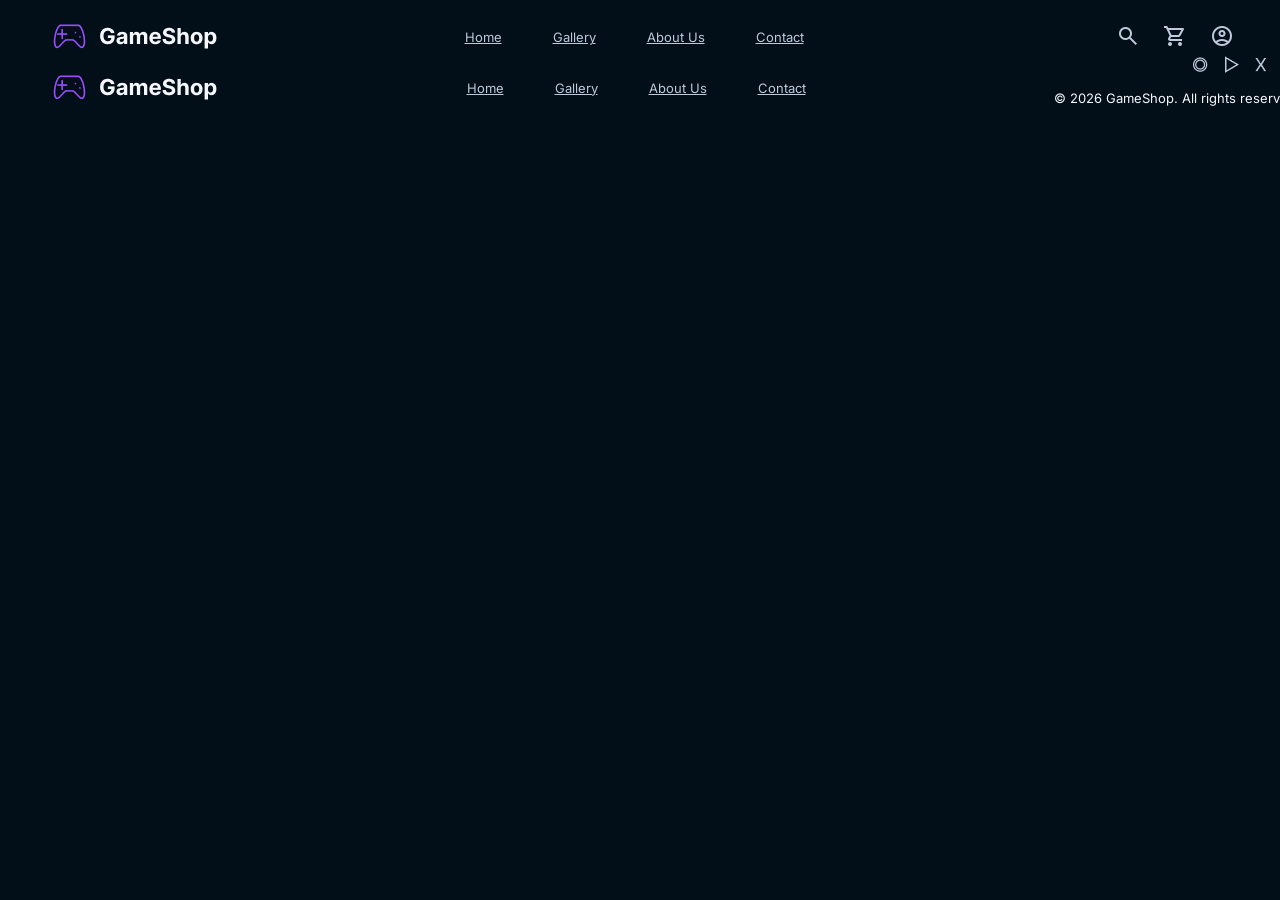
==== index.html @ 1b9ac2dc "just need to adjust" ====
<!doctype html>
<html>
  <head>
    <meta charset="utf-8" />
    <title>GameShop</title>
    <meta name="description" content="" />
    <meta name="viewport" content="width=device-width, initial-scale=1" />
    <link
      rel="stylesheet"
      href="https://fonts.googleapis.com/css2?family=Material+Symbols+Outlined:opsz,wght,FILL,GRAD@24,400,0,0"
    />
    <link rel="preconnect" href="https://fonts.googleapis.com" />
    <link rel="preconnect" href="https://fonts.gstatic.com" crossorigin />
    <link
      href="https://fonts.googleapis.com/css2?family=Flow+Circular&family=Inter:ital,opsz,wght@0,14..32,100..900;1,14..32,100..900&family=Ramaraja&family=Roboto:ital,wght@0,100..900;1,100..900&display=swap"
      rel="stylesheet"
    />
    <link rel="stylesheet" href="styles.css" />
  </head>

  <body>
    <nav class="inter">
      <div>
        <!-- logo -->
        <img src="./images/Logo.png" alt="gameshoplogo" />
      </div>

      <div>
        <!-- navigation -->
        <ul>
          <li class="menu"><a href="index.html">Home</a></li>
          <li class="menu"><a href="gallery.html">Gallery</a></li>
          <li class="menu"><a href="about.html">About Us</a></li>
          <li class="menu"><a href="contact.html">Contact</a></li>
        </ul>
      </div>

      <div>
        <!-- operations -->
        <ul class="operations">
          <li class="icons">
            <span class="material-symbols-outlined">search</span>
          </li>
          <li class="icons">
            <span class="material-symbols-outlined">shopping_cart</span>
          </li>
          <li class="icons">
            <span class="material-symbols-outlined">account_circle</span>
          </li>
        </ul>
      </div>
    </nav>
    <div class="main"></div>
    <footer>
      <nav class="inter">
        <div>
          <!-- logo -->
          <img src="./images/Logo.png" alt="gameshoplogo" />
        </div>

        <div>
          <!-- navigation -->
          <ul>
            <li class="menu"><a href="index.html">Home</a></li>
            <li class="menu"><a href="gallery.html">Gallery</a></li>
            <li class="menu"><a href="about.html">About Us</a></li>
            <li class="menu"><a href="contact.html">Contact</a></li>
          </ul>
        </div>

        <div class="footer_right">
          <!-- logo -->
          <img src="./images/◎   ▷   X   ◇.png" alt="footerlogo" />
          <p>© 2026 GameShop. All rights reserved.</p>
        </div>
      </nav>
    </footer>
  </body>
</html>
---- styles.css ----
body {
  margin: 0 auto;
  max-width: 1248px;
  width: 100%;
  padding: 18px 52px;
  background-color: #020f18;
  font-family: "Inter", sans-serif;
  color: #f6f7fc;
}

/* .main {
  remove min hight once we start worrking on the content 
  min-height: calc(100vh - 170px);
} */

nav {
  display: flex;
  justify-content: space-between;
  align-items: center;
  font-size: 13px;
}

ul {
  display: flex;
  justify-content: space-between;
  list-style: none;
  margin-top: 0;
  margin-bottom: 0;
  padding-left: 0;
}

.footer {
  padding-top: 28px;
  margin-top: 23px;
  border-color: #173044;
  border-width: 1px 0px 0px 0px;
  border-style: solid;
}

.menu:not(:first-child) {
  margin-left: 51px;
}

.icons:not(:first-child) {
  margin-left: 23px;
}

.operations {
  margin-right: 66px;
  margin-left: 66px;
}

a,
li {
  color: #bccadc;
}

.footer_right {
  /* test align works only with text elements (img and a elements are includes --> so here we can align our text and image both to the right of the screen) */
  text-align: right;
}

.hero {
  display: flex;
  justify-content: space-between;
  align-items: center;
  padding-top: 23px;
}

.discover {
  max-width: 403px;
  /* padding-top: 45px;
    padding-bottom: 43px; */
}

.pretitle {
  color: #3433e8;
  font-weight: bold;
  font-size: 16px;
  margin: 0;
}

.title {
  font-weight: bold;
  font-size: 64px;
  margin: 8px 0px 16px;
  line-height: 64px;
}

.game {
  color: #3433e8;
}

.description {
  font-size: 18px;
  margin: 0px 0px 12px;
}

.button {
  background-color: #3433e8;
  padding: 16px 32px 16px 42px;
  border-radius: 24px;
  border: 0;
  font-size: 14px;
  font-weight: bold;
  color: #f6f7fc;
  display: flex;
  align-items: center;
  font-family: "Inter", sans-serif;
}

.arrow {
  font-size: 16px;
  margin-left: 8px;
  font-weight: bold;
}

.mainimage {
  max-width: 845px;
  width: 100%;
}

.sectionheader {
  display: flex;
  justify-content: space-between;
  align-items: center;
  margin: 20px 0px;
}
.sectionheader h3 {
  margin: 0;
  font-size: 24px;
  font-weight: bold;
}

.viewallink {
  display: flex;
  align-items: center;
  text-decoration: none;
  font-size: 12px;
}

.viewallink span {
  display: block;
}

.cards {
  display: flex;
  justify-content: space-between;
}

.priceline {
  display: flex;
  justify-content: space-between;
  margin: 34px 0 12px 0;
}

.rate {
  display: flex;
  font-size: 16px;
  align-items: center;
  color: #ffb350;
}

.rate span {
  display: block;
  font-size: 16px;
}

.priceline p,
span {
  margin: 0;
}

.price {
  font-weight: 300;
}

.cardstitleprice {
  margin: 0px 12px;
}

.card {
  background-color: #041522;
  border-radius: 8px;
  border-color: #26425a;
  border-style: solid;
  border-width: 1px;
  overflow: hidden;
}

.deals {
  display: flex;
  margin: 42px 0px;
  background-color: #211657;
  border-radius: 8px;
  border-style: solid;
  border-width: 1px;
  overflow: hidden;
  border-color: #54428c;
}

.deals_right {
  display: flex;
  justify-content: space-between;
  width: 100%;
  padding-left: 36px;
  padding-right: 120px;
  padding-bottom: 24px;
}

.tracker {
  display: flex;
  align-items: flex-end;
}

.tracker .dot {
  display: block;
  width: 12px;
  height: 12px;
  border: 2px solid #3433e8;
  border-radius: 50%;
  background-color: #3433e8;
}
.tracker .dot:not(:first-child) {
  margin-left: 6px;
}
.tracker .dot.active {
  background-color: transparent;
}

.deal h2 {
  margin-top: 23px;
  margin-bottom: 2px;
}

.shopdeals {
  max-width: 146px;
  width: 100%;
  padding: 12px 26px 8px 18px;
}

.latest {
  max-width: 360px;
  width: 100%;
}

.latest img {
  width: 100%;
}

.deals img {
  height: 100%;
}

.news {
  margin-left: 14px;
  margin-top: 12px;
  margin-bottom: 12px;
}
.news p {
  font-size: 11px;
  font-weight: 100;
}

.news h3 {
  font-size: 14px;
}

.readmore {
  color: #3433e8;
  margin-top: 38px;
}
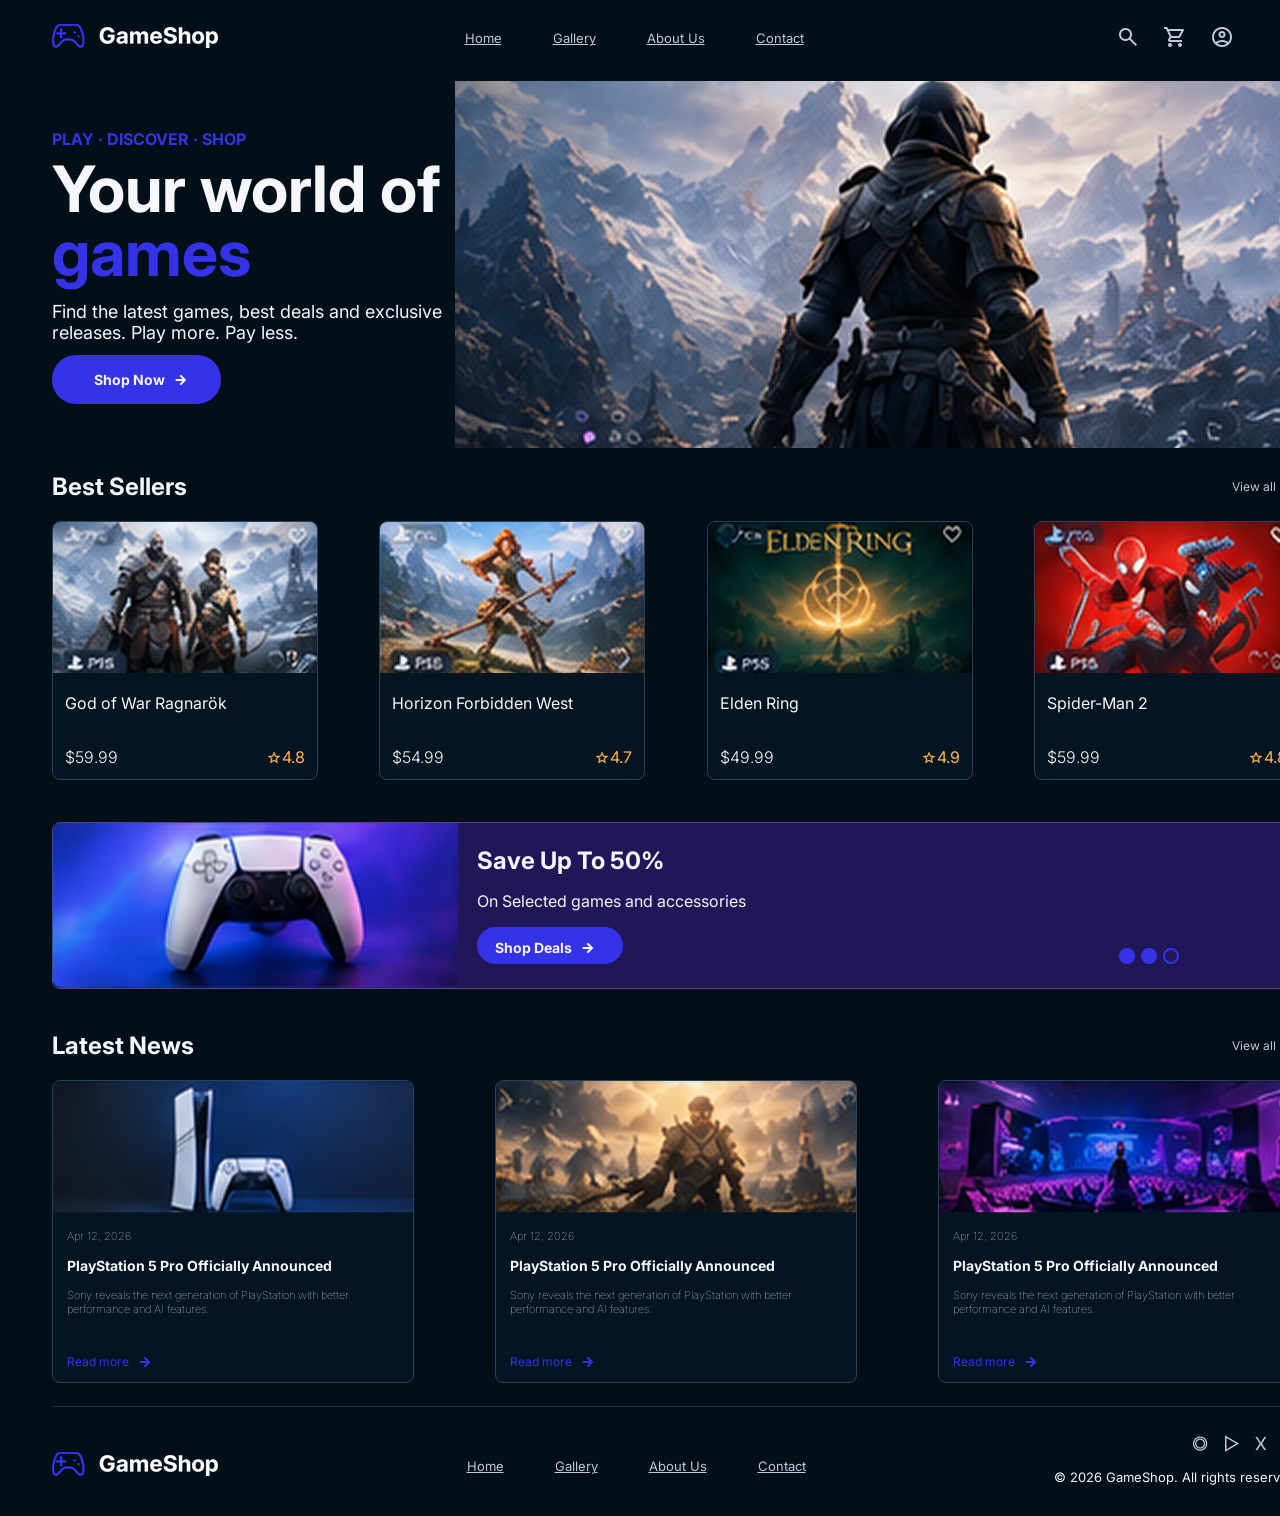
==== commit 0acde085: "pulled newest version" ====
--- a/index.html
+++ b/index.html
@@ -19,10 +19,10 @@
   </head>
 
   <body>
-    <nav class="inter">
+    <nav>
       <div>
         <!-- logo -->
-        <img src="./images/Logo.png" alt="gameshoplogo" />
+        <img src="./images/logobleu.png" alt="gameshoplogo" />
       </div>
 
       <div>
@@ -50,12 +50,206 @@
         </ul>
       </div>
     </nav>
-    <div class="main"></div>
+    <div class="main">
+      <!-- Hero section -->
+      <div class="hero">
+        <div class="discover">
+          <h3 class="pretitle">PLAY · DISCOVER · SHOP</h3>
+          <h1 class="title">Your world of <span class="game">games</span></h1>
+          <p class="description">
+            Find the latest games, best deals and exclusive releases. Play more.
+            Pay less.
+          </p>
+          <button class="button">
+            <span>Shop Now</span>
+            <span class="material-symbols-outlined arrow">arrow_forward</span>
+          </button>
+        </div>
+        <div class="mainimage">
+          <img src="./images/hero-home.png" alt="THE HERO GAME" />
+        </div>
+      </div>
+
+      <!-- best seller section -->
+      <div>
+        <!-- bestsellerheader -->
+        <div class="sectionheader">
+          <h3>Best Sellers</h3>
+          <div>
+            <a class="viewallink" href="google.com">
+              <span>View all</span>
+              <span class="material-symbols-outlined arrow">arrow_forward</span>
+            </a>
+          </div>
+        </div>
+
+        <!-- bestsellers cards section -->
+        <div class="cards">
+          <!-- Card1 -->
+          <div class="card">
+            <img src="./images/bestsellers/gow.png" alt="gow" />
+            <div class="cardstitleprice">
+              <p>God of War Ragnarök</p>
+              <div class="priceline">
+                <p class="price">$59.99</p>
+                <div class="rate">
+                  <span class="material-symbols-outlined">star</span>
+                  <p>4.8</p>
+                </div>
+              </div>
+            </div>
+          </div>
+
+          <!-- Card2 -->
+          <div class="card">
+            <img src="./images/bestsellers/horizon.png" alt="horizon" />
+            <div class="cardstitleprice">
+              <p>Horizon Forbidden West</p>
+              <div class="priceline">
+                <p class="price">$54.99</p>
+                <div class="rate">
+                  <span class="material-symbols-outlined">star</span>
+                  <p>4.7</p>
+                </div>
+              </div>
+            </div>
+          </div>
+
+          <!-- Card3 -->
+          <div class="card">
+            <img src="./images/bestsellers/elden.png" alt="horizon" />
+            <div class="cardstitleprice">
+              <p>Elden Ring</p>
+              <div class="priceline">
+                <p class="price">$49.99</p>
+                <div class="rate">
+                  <span class="material-symbols-outlined">star</span>
+                  <p>4.9</p>
+                </div>
+              </div>
+            </div>
+          </div>
+
+          <!-- Card4 -->
+          <div class="card">
+            <img src="./images/bestsellers/spiderman.png" alt="horizon" />
+            <div class="cardstitleprice">
+              <p>Spider-Man 2</p>
+              <div class="priceline">
+                <p class="price">$59.99</p>
+                <div class="rate">
+                  <span class="material-symbols-outlined">star </span>
+                  <p>4.8</p>
+                </div>
+              </div>
+            </div>
+          </div>
+        </div>
+      </div>
+
+      <!-- deals section -->
+      <div class="deals">
+        <div>
+          <img src="./images/controller.png" alt="controller" />
+        </div>
+
+        <div class="deals_right">
+          <div class="deal">
+            <h2>Save Up To 50%</h2>
+            <p>On Selected games and accessories</p>
+            <button class="button shopdeals">
+              <span>Shop Deals</span>
+              <span class="material-symbols-outlined arrow">arrow_forward</span>
+            </button>
+          </div>
+
+          <div class="tracker">
+            <span class="dot"></span>
+            <span class="dot"></span>
+            <span class="dot active"></span>
+          </div>
+        </div>
+      </div>
+
+      <!-- Lastest news section -->
+      <div>
+        <!-- Lastest news header -->
+        <div class="sectionheader">
+          <h3>Latest News</h3>
+          <div>
+            <a class="viewallink" href="google.com">
+              <span>View all</span>
+              <span class="material-symbols-outlined arrow">arrow_forward</span>
+            </a>
+          </div>
+        </div>
+
+        <!-- Latestest news cards -->
+        <div class="cards">
+          <!-- Card1 -->
+          <div class="card latest">
+            <img src="./images/latestnews/ps5.png" alt="ps5" />
+            <div class="news">
+              <p>Apr 12, 2026</p>
+              <h3>PlayStation 5 Pro Officially Announced</h3>
+              <p>
+                Sony reveals the next generation of PlayStation with better
+                performance and AI features.
+              </p>
+              <a class="viewallink readmore" href="google.com">
+                <span>Read more</span>
+                <span class="material-symbols-outlined arrow"
+                  >arrow_forward</span
+                >
+              </a>
+            </div>
+          </div>
+
+          <!-- Card2 -->
+          <div class="card latest">
+            <img src="./images/latestnews/elden-news.png" alt="elden-news" />
+            <div class="news">
+              <p>Apr 12, 2026</p>
+              <h3>PlayStation 5 Pro Officially Announced</h3>
+              <p>
+                Sony reveals the next generation of PlayStation with better
+                performance and AI features.
+              </p>
+              <a class="viewallink readmore" href="google.com">
+                <span>Read more</span>
+                <span class="material-symbols-outlined arrow"
+                  >arrow_forward</span
+                >
+              </a>
+            </div>
+          </div>
+
+          <!-- Card3 -->
+          <div class="card latest">
+            <img src="./images/latestnews/esports.png" alt="esports" />
+            <div class="news">
+              <p>Apr 12, 2026</p>
+              <h3>PlayStation 5 Pro Officially Announced</h3>
+              <p>
+                Sony reveals the next generation of PlayStation with better
+                performance and AI features.
+              </p>
+              <a class="viewallink readmore" href="google.com">
+                <span>Read more</span>
+                <span class="material-symbols-outlined arrow"
+                  >arrow_forward</span
+                >
+              </a>
+            </div>
+          </div>
+        </div>
+      </div>
+    </div>
     <footer>
-      <nav class="inter">
+      <nav class="footer">
         <div>
           <!-- logo -->
-          <img src="./images/Logo.png" alt="gameshoplogo" />
+          <img src="./images/logobleu.png" alt="gameshoplogo" />
         </div>
 
         <div>
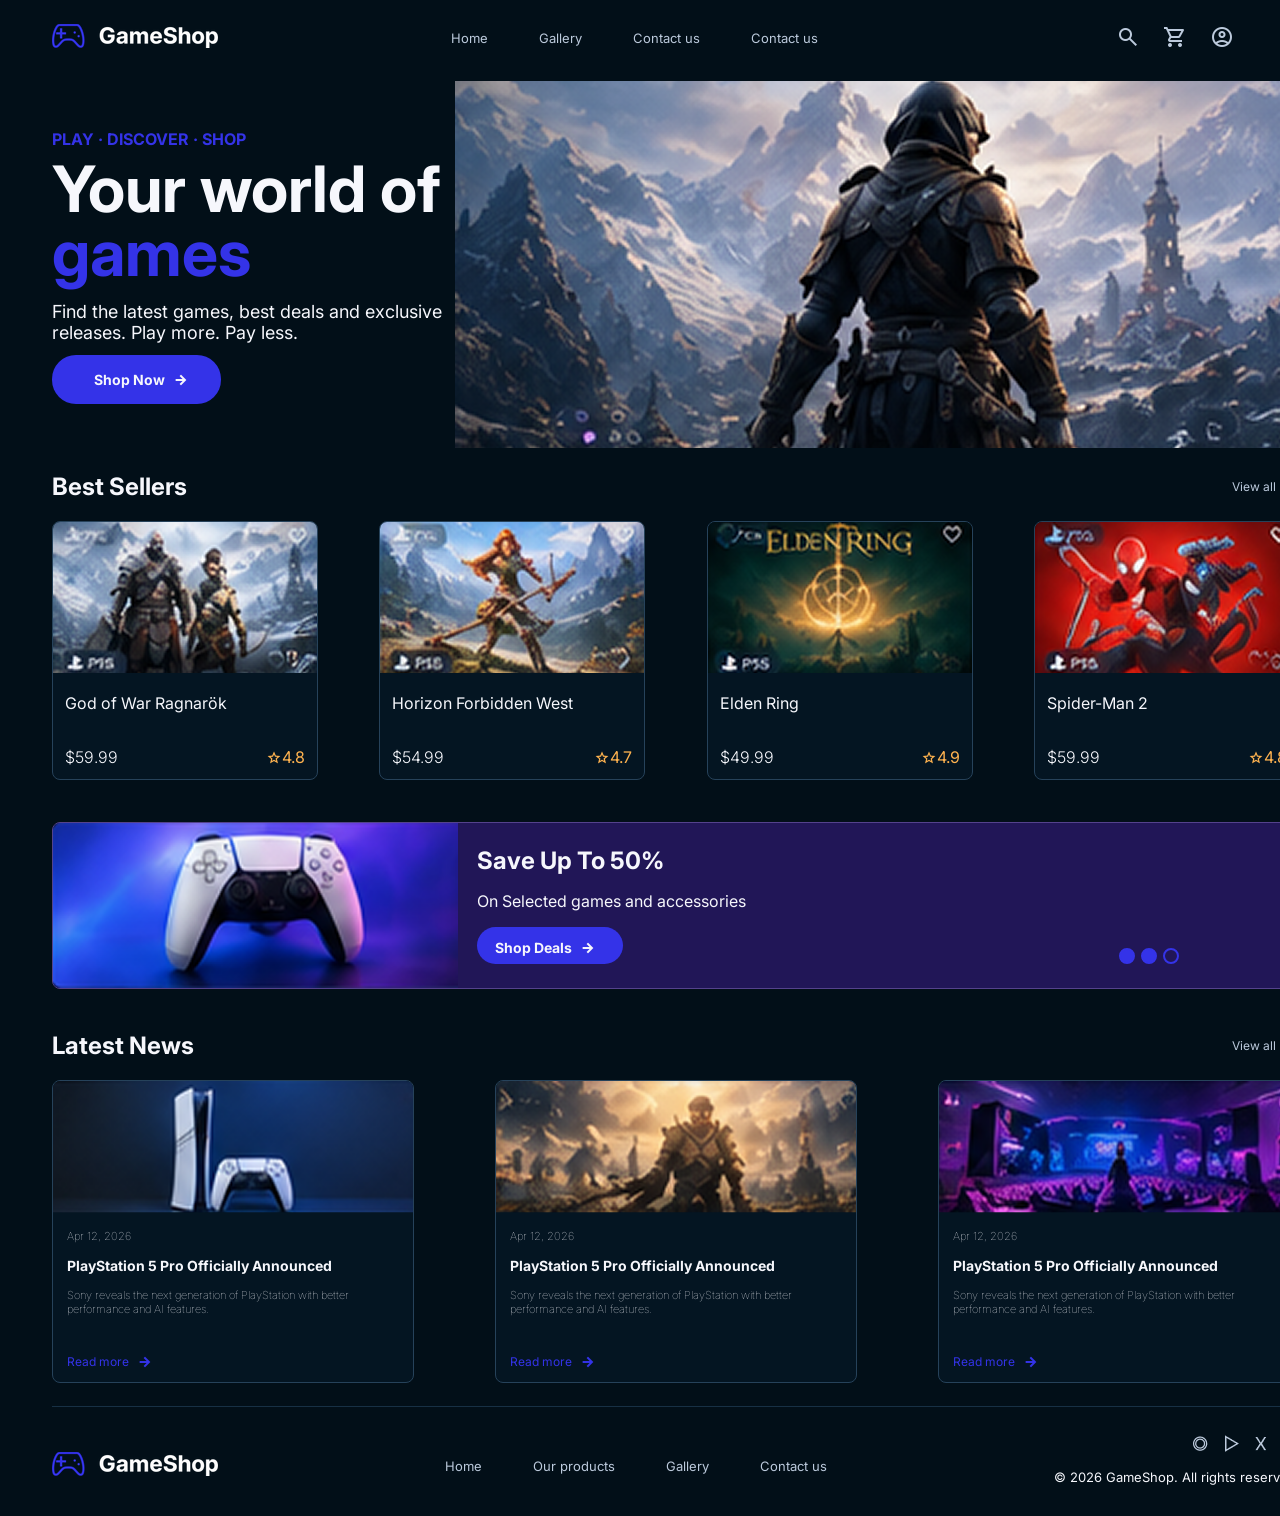
==== commit d7780c18: "add hover to the links" ====
--- a/index.html
+++ b/index.html
@@ -15,23 +15,26 @@
       href="https://fonts.googleapis.com/css2?family=Flow+Circular&family=Inter:ital,opsz,wght@0,14..32,100..900;1,14..32,100..900&family=Ramaraja&family=Roboto:ital,wght@0,100..900;1,100..900&display=swap"
       rel="stylesheet"
     />
-    <link rel="stylesheet" href="styles.css" />
+    <link rel="stylesheet" href="./style.css/styles.css" />
+    <link rel="stylesheet" href="./style.css/headerandfooter.css" />
   </head>
 
   <body>
     <nav>
       <div>
         <!-- logo -->
-        <img src="./images/logobleu.png" alt="gameshoplogo" />
+        <a href="./index.html"
+          ><img src="./images/logobleu.png" alt="gameshoplogo"
+        /></a>
       </div>
 
       <div>
         <!-- navigation -->
         <ul>
-          <li class="menu"><a href="index.html">Home</a></li>
-          <li class="menu"><a href="gallery.html">Gallery</a></li>
-          <li class="menu"><a href="about.html">About Us</a></li>
-          <li class="menu"><a href="contact.html">Contact</a></li>
+          <li class="menu"><a href="./index.html">Home</a></li>
+          <li class="menu"><a href="www.google.com">Gallery</a></li>
+          <li class="menu"><a href="www.google.com">Contact us</a></li>
+          <li class="menu"><a href="www.google.com">Contact us</a></li>
         </ul>
       </div>
 
@@ -255,10 +258,10 @@
         <div>
           <!-- navigation -->
           <ul>
-            <li class="menu"><a href="index.html">Home</a></li>
-            <li class="menu"><a href="gallery.html">Gallery</a></li>
-            <li class="menu"><a href="about.html">About Us</a></li>
-            <li class="menu"><a href="contact.html">Contact</a></li>
+            <li class="menu"><a href="www.google.com">Home</a></li>
+            <li class="menu"><a href="www.google.com">Our products</a></li>
+            <li class="menu"><a href="www.google.com">Gallery</a></li>
+            <li class="menu"><a href="www.google.com">Contact us</a></li>
           </ul>
         </div>
 
--- a/style.css/styles.css
+++ b/style.css/styles.css
@@ -0,0 +1,225 @@
+body {
+  margin: 0 auto;
+  max-width: 1248px;
+  width: 100%;
+  padding: 18px 52px;
+  background-color: #020f18;
+  font-family: "Inter", sans-serif;
+  color: #f6f7fc;
+}
+
+/* .main {
+  remove min hight once we start worrking on the content 
+  min-height: calc(100vh - 170px);
+} */
+
+.hero {
+  display: flex;
+  justify-content: space-between;
+  align-items: center;
+  padding-top: 23px;
+}
+
+.discover {
+  max-width: 403px;
+  /* padding-top: 45px;
+    padding-bottom: 43px; */
+}
+
+.pretitle {
+  color: #3433e8;
+  font-weight: bold;
+  font-size: 16px;
+  margin: 0;
+}
+
+.title {
+  font-weight: bold;
+  font-size: 64px;
+  margin: 8px 0px 16px;
+  line-height: 64px;
+}
+
+.game {
+  color: #3433e8;
+}
+
+.description {
+  font-size: 18px;
+  margin: 0px 0px 12px;
+}
+
+.button {
+  background-color: #3433e8;
+  padding: 16px 32px 16px 42px;
+  border-radius: 24px;
+  border: 0;
+  font-size: 14px;
+  font-weight: bold;
+  color: #f6f7fc;
+  display: flex;
+  align-items: center;
+  font-family: "Inter", sans-serif;
+}
+
+.arrow {
+  font-size: 16px;
+  margin-left: 8px;
+  font-weight: bold;
+}
+
+.mainimage {
+  max-width: 845px;
+  width: 100%;
+}
+
+.sectionheader {
+  display: flex;
+  justify-content: space-between;
+  align-items: center;
+  margin: 20px 0px;
+}
+.sectionheader h3 {
+  margin: 0;
+  font-size: 24px;
+  font-weight: bold;
+}
+
+.viewallink {
+  display: flex;
+  align-items: center;
+  text-decoration: none;
+  font-size: 12px;
+}
+
+.viewallink span {
+  display: block;
+}
+
+.cards {
+  display: flex;
+  justify-content: space-between;
+}
+
+.priceline {
+  display: flex;
+  justify-content: space-between;
+  margin: 34px 0 12px 0;
+}
+
+.rate {
+  display: flex;
+  font-size: 16px;
+  align-items: center;
+  color: #ffb350;
+}
+
+.rate span {
+  display: block;
+  font-size: 16px;
+}
+
+.priceline p,
+span {
+  margin: 0;
+}
+
+.price {
+  font-weight: 300;
+}
+
+.cardstitleprice {
+  margin: 0px 12px;
+}
+
+.card {
+  background-color: #041522;
+  border-radius: 8px;
+  border-color: #26425a;
+  border-style: solid;
+  border-width: 1px;
+  overflow: hidden;
+}
+
+.deals {
+  display: flex;
+  margin: 42px 0px;
+  background-color: #211657;
+  border-radius: 8px;
+  border-style: solid;
+  border-width: 1px;
+  overflow: hidden;
+  border-color: #54428c;
+}
+
+.deals_right {
+  display: flex;
+  justify-content: space-between;
+  width: 100%;
+  padding-left: 36px;
+  padding-right: 120px;
+  padding-bottom: 24px;
+}
+
+.tracker {
+  display: flex;
+  align-items: flex-end;
+}
+
+.tracker .dot {
+  display: block;
+  width: 12px;
+  height: 12px;
+  border: 2px solid #3433e8;
+  border-radius: 50%;
+  background-color: #3433e8;
+}
+.tracker .dot:not(:first-child) {
+  margin-left: 6px;
+}
+.tracker .dot.active {
+  background-color: transparent;
+}
+
+.deal h2 {
+  margin-top: 23px;
+  margin-bottom: 2px;
+}
+
+.shopdeals {
+  max-width: 146px;
+  width: 100%;
+  padding: 12px 26px 8px 18px;
+}
+
+.latest {
+  max-width: 360px;
+  width: 100%;
+}
+
+.latest img {
+  width: 100%;
+}
+
+.deals img {
+  height: 100%;
+}
+
+.news {
+  margin-left: 14px;
+  margin-top: 12px;
+  margin-bottom: 12px;
+}
+.news p {
+  font-size: 11px;
+  font-weight: 100;
+}
+
+.news h3 {
+  font-size: 14px;
+}
+
+.readmore {
+  color: #3433e8;
+  margin-top: 38px;
+}
--- a/style.css/headerandfooter.css
+++ b/style.css/headerandfooter.css
@@ -0,0 +1,59 @@
+nav {
+  display: flex;
+  justify-content: space-between;
+  align-items: center;
+  font-size: 13px;
+}
+
+ul {
+  display: flex;
+  justify-content: space-between;
+  list-style: none;
+  margin-top: 0;
+  margin-bottom: 0;
+  padding-left: 0;
+}
+
+.footer {
+  padding-top: 28px;
+  margin-top: 23px;
+  border-color: #173044;
+  border-width: 1px 0px 0px 0px;
+  border-style: solid;
+}
+
+.menu:not(:first-child) {
+  margin-left: 51px;
+}
+
+.icons:not(:first-child) {
+  margin-left: 23px;
+}
+
+.operations {
+  margin-right: 66px;
+  margin-left: 66px;
+}
+
+a,
+li {
+  color: #bccadc;
+}
+
+.footer_right {
+  /* test align works only with text elements (img and a elements are includes --> so here we can align our text and image both to the right of the screen) */
+  text-align: right;
+}
+
+.icons:hover {
+  cursor: pointer;
+  color: #3433e8;
+}
+
+a:hover {
+  color: #3433e8;
+}
+
+a {
+  text-decoration: none;
+}
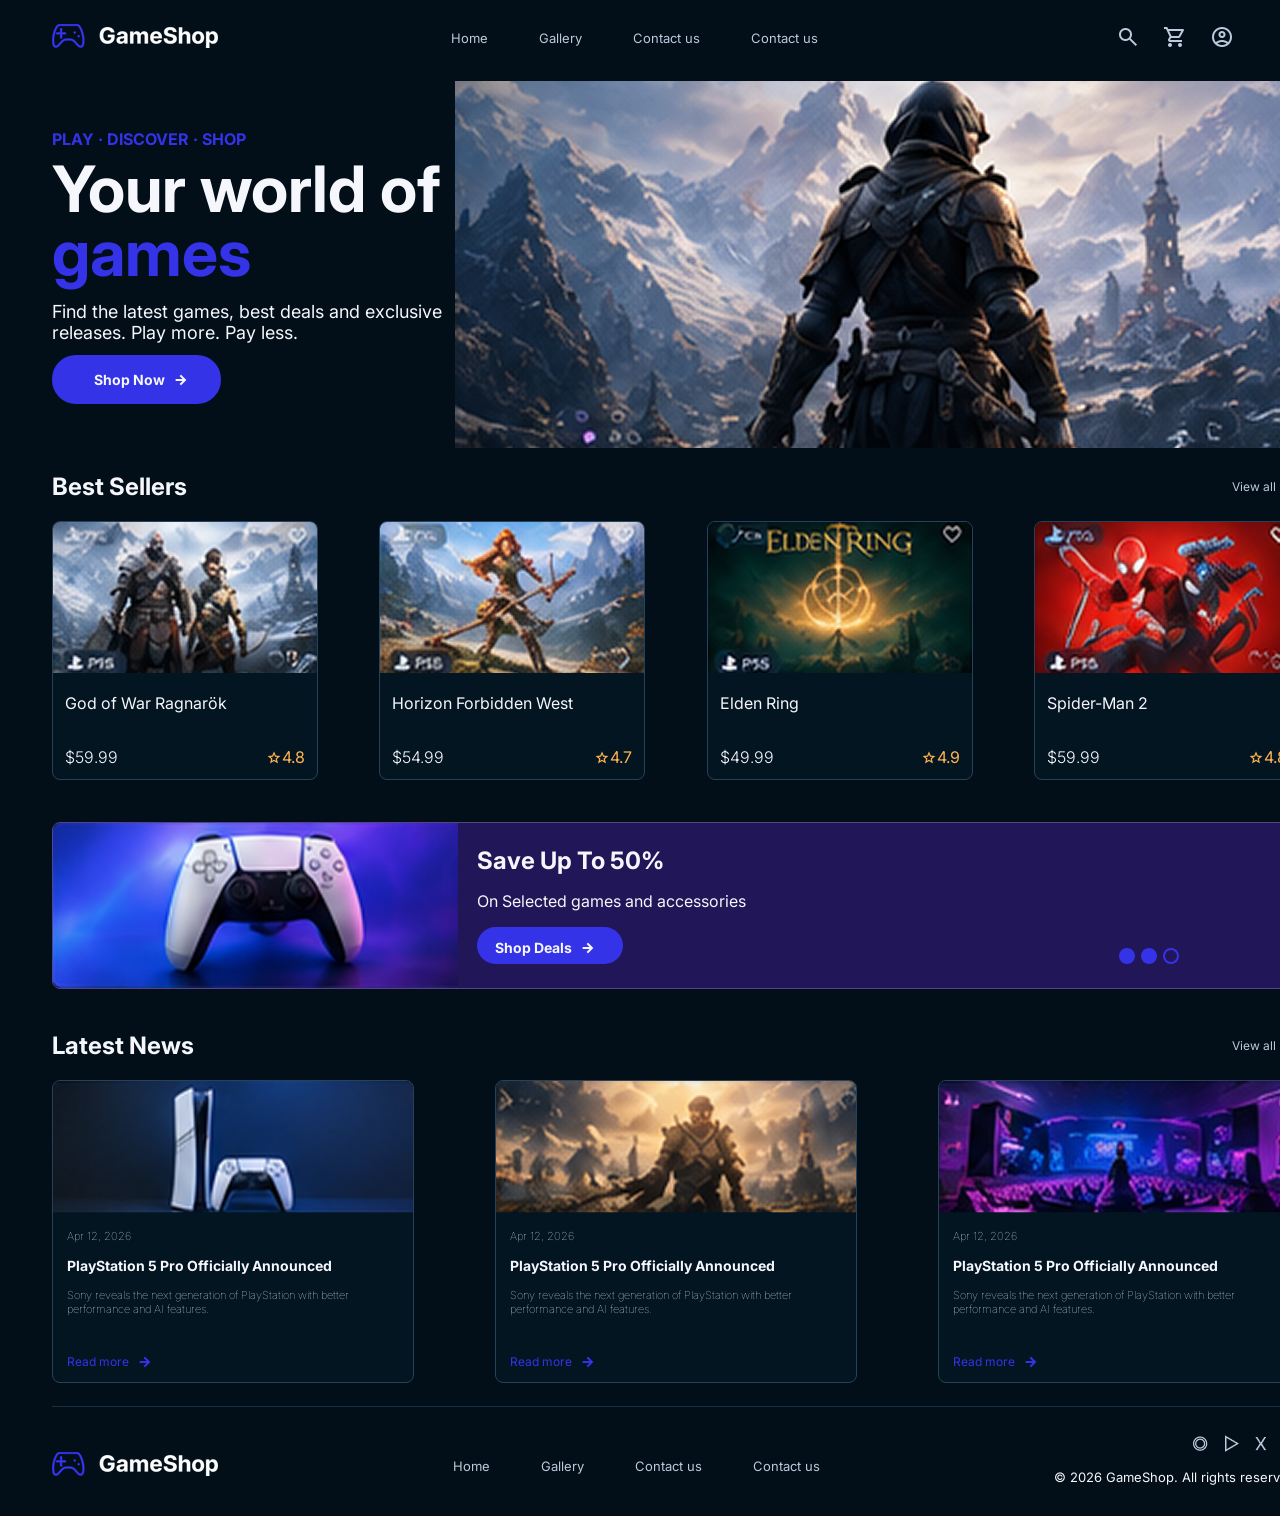
==== commit 6bed4142: "correct footer css" ====
--- a/index.html
+++ b/index.html
@@ -15,8 +15,8 @@
       href="https://fonts.googleapis.com/css2?family=Flow+Circular&family=Inter:ital,opsz,wght@0,14..32,100..900;1,14..32,100..900&family=Ramaraja&family=Roboto:ital,wght@0,100..900;1,100..900&display=swap"
       rel="stylesheet"
     />
-    <link rel="stylesheet" href="./style.css/styles.css" />
-    <link rel="stylesheet" href="./style.css/headerandfooter.css" />
+    <link rel="stylesheet" href="./styles/styles.css" />
+    <link rel="stylesheet" href="./styles/headerandfooter.css" />
   </head>
 
   <body>
@@ -252,15 +252,17 @@
       <nav class="footer">
         <div>
           <!-- logo -->
-          <img src="./images/logobleu.png" alt="gameshoplogo" />
+          <a href="./index.html"
+            ><img src="./images/logobleu.png" alt="gameshoplogo"
+          /></a>
         </div>
 
         <div>
           <!-- navigation -->
           <ul>
-            <li class="menu"><a href="www.google.com">Home</a></li>
-            <li class="menu"><a href="www.google.com">Our products</a></li>
+            <li class="menu"><a href="./index.html">Home</a></li>
             <li class="menu"><a href="www.google.com">Gallery</a></li>
+            <li class="menu"><a href="www.google.com">Contact us</a></li>
             <li class="menu"><a href="www.google.com">Contact us</a></li>
           </ul>
         </div>
--- a/styles/styles.css
+++ b/styles/styles.css
@@ -0,0 +1,225 @@
+body {
+  margin: 0 auto;
+  max-width: 1248px;
+  width: 100%;
+  padding: 18px 52px;
+  background-color: #020f18;
+  font-family: "Inter", sans-serif;
+  color: #f6f7fc;
+}
+
+/* .main {
+  remove min hight once we start worrking on the content 
+  min-height: calc(100vh - 170px);
+} */
+
+.hero {
+  display: flex;
+  justify-content: space-between;
+  align-items: center;
+  padding-top: 23px;
+}
+
+.discover {
+  max-width: 403px;
+  /* padding-top: 45px;
+    padding-bottom: 43px; */
+}
+
+.pretitle {
+  color: #3433e8;
+  font-weight: bold;
+  font-size: 16px;
+  margin: 0;
+}
+
+.title {
+  font-weight: bold;
+  font-size: 64px;
+  margin: 8px 0px 16px;
+  line-height: 64px;
+}
+
+.game {
+  color: #3433e8;
+}
+
+.description {
+  font-size: 18px;
+  margin: 0px 0px 12px;
+}
+
+.button {
+  background-color: #3433e8;
+  padding: 16px 32px 16px 42px;
+  border-radius: 24px;
+  border: 0;
+  font-size: 14px;
+  font-weight: bold;
+  color: #f6f7fc;
+  display: flex;
+  align-items: center;
+  font-family: "Inter", sans-serif;
+}
+
+.arrow {
+  font-size: 16px;
+  margin-left: 8px;
+  font-weight: bold;
+}
+
+.mainimage {
+  max-width: 845px;
+  width: 100%;
+}
+
+.sectionheader {
+  display: flex;
+  justify-content: space-between;
+  align-items: center;
+  margin: 20px 0px;
+}
+.sectionheader h3 {
+  margin: 0;
+  font-size: 24px;
+  font-weight: bold;
+}
+
+.viewallink {
+  display: flex;
+  align-items: center;
+  text-decoration: none;
+  font-size: 12px;
+}
+
+.viewallink span {
+  display: block;
+}
+
+.cards {
+  display: flex;
+  justify-content: space-between;
+}
+
+.priceline {
+  display: flex;
+  justify-content: space-between;
+  margin: 34px 0 12px 0;
+}
+
+.rate {
+  display: flex;
+  font-size: 16px;
+  align-items: center;
+  color: #ffb350;
+}
+
+.rate span {
+  display: block;
+  font-size: 16px;
+}
+
+.priceline p,
+span {
+  margin: 0;
+}
+
+.price {
+  font-weight: 300;
+}
+
+.cardstitleprice {
+  margin: 0px 12px;
+}
+
+.card {
+  background-color: #041522;
+  border-radius: 8px;
+  border-color: #26425a;
+  border-style: solid;
+  border-width: 1px;
+  overflow: hidden;
+}
+
+.deals {
+  display: flex;
+  margin: 42px 0px;
+  background-color: #211657;
+  border-radius: 8px;
+  border-style: solid;
+  border-width: 1px;
+  overflow: hidden;
+  border-color: #54428c;
+}
+
+.deals_right {
+  display: flex;
+  justify-content: space-between;
+  width: 100%;
+  padding-left: 36px;
+  padding-right: 120px;
+  padding-bottom: 24px;
+}
+
+.tracker {
+  display: flex;
+  align-items: flex-end;
+}
+
+.tracker .dot {
+  display: block;
+  width: 12px;
+  height: 12px;
+  border: 2px solid #3433e8;
+  border-radius: 50%;
+  background-color: #3433e8;
+}
+.tracker .dot:not(:first-child) {
+  margin-left: 6px;
+}
+.tracker .dot.active {
+  background-color: transparent;
+}
+
+.deal h2 {
+  margin-top: 23px;
+  margin-bottom: 2px;
+}
+
+.shopdeals {
+  max-width: 146px;
+  width: 100%;
+  padding: 12px 26px 8px 18px;
+}
+
+.latest {
+  max-width: 360px;
+  width: 100%;
+}
+
+.latest img {
+  width: 100%;
+}
+
+.deals img {
+  height: 100%;
+}
+
+.news {
+  margin-left: 14px;
+  margin-top: 12px;
+  margin-bottom: 12px;
+}
+.news p {
+  font-size: 11px;
+  font-weight: 100;
+}
+
+.news h3 {
+  font-size: 14px;
+}
+
+.readmore {
+  color: #3433e8;
+  margin-top: 38px;
+}
--- a/styles/headerandfooter.css
+++ b/styles/headerandfooter.css
@@ -0,0 +1,59 @@
+nav {
+  display: flex;
+  justify-content: space-between;
+  align-items: center;
+  font-size: 13px;
+}
+
+ul {
+  display: flex;
+  justify-content: space-between;
+  list-style: none;
+  margin-top: 0;
+  margin-bottom: 0;
+  padding-left: 0;
+}
+
+.footer {
+  padding-top: 28px;
+  margin-top: 23px;
+  border-color: #173044;
+  border-width: 1px 0px 0px 0px;
+  border-style: solid;
+}
+
+.menu:not(:first-child) {
+  margin-left: 51px;
+}
+
+.icons:not(:first-child) {
+  margin-left: 23px;
+}
+
+.operations {
+  margin-right: 66px;
+  margin-left: 66px;
+}
+
+a,
+li {
+  color: #bccadc;
+}
+
+.footer_right {
+  /* test align works only with text elements (img and a elements are includes --> so here we can align our text and image both to the right of the screen) */
+  text-align: right;
+}
+
+.icons:hover {
+  cursor: pointer;
+  color: #3433e8;
+}
+
+a:hover {
+  color: #3433e8;
+}
+
+a {
+  text-decoration: none;
+}
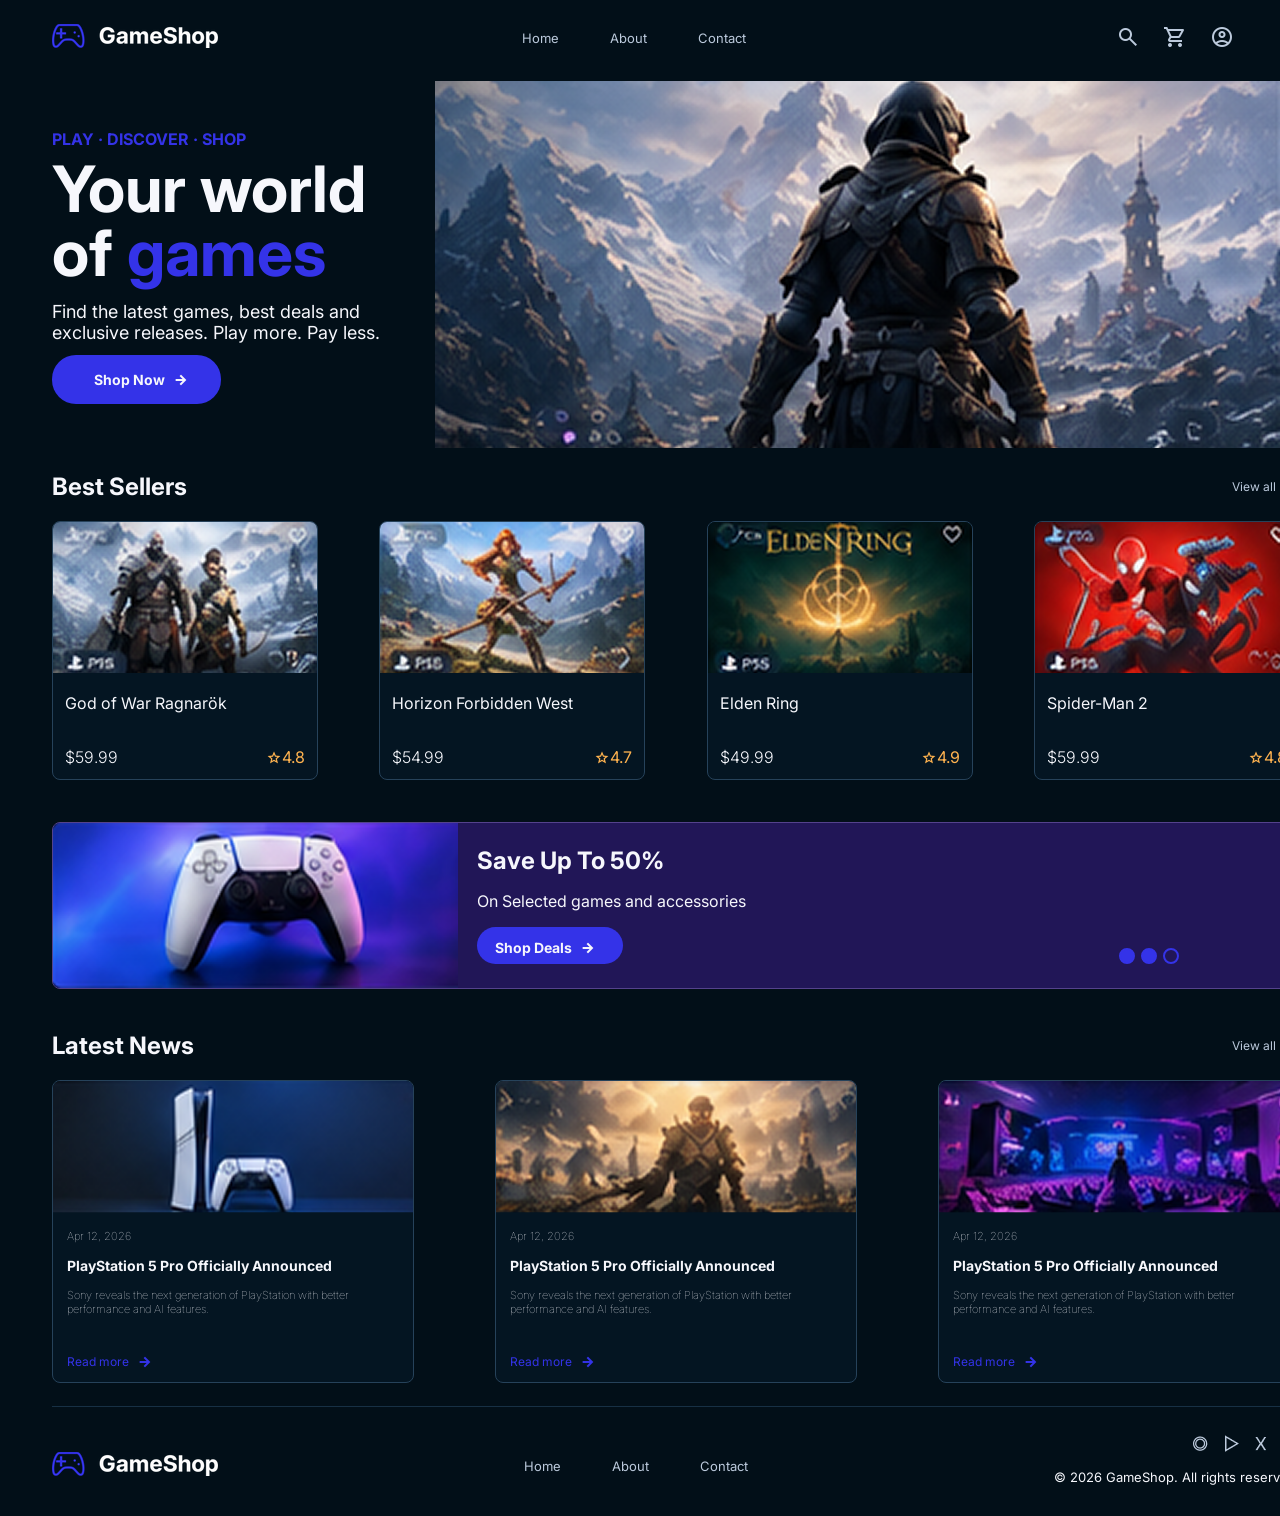
==== commit 670ddb6d: "nav edited by link" ====
--- a/index.html
+++ b/index.html
@@ -32,9 +32,8 @@
         <!-- navigation -->
         <ul>
           <li class="menu"><a href="./index.html">Home</a></li>
-          <li class="menu"><a href="www.google.com">Gallery</a></li>
-          <li class="menu"><a href="www.google.com">Contact us</a></li>
-          <li class="menu"><a href="www.google.com">Contact us</a></li>
+          <li class="menu"><a href="./about.html">About</a></li>
+          <li class="menu"><a href="./Contact.html">Contact</a></li>
         </ul>
       </div>
 
@@ -261,9 +260,8 @@
           <!-- navigation -->
           <ul>
             <li class="menu"><a href="./index.html">Home</a></li>
-            <li class="menu"><a href="www.google.com">Gallery</a></li>
-            <li class="menu"><a href="www.google.com">Contact us</a></li>
-            <li class="menu"><a href="www.google.com">Contact us</a></li>
+            <li class="menu"><a href="./about.html">About</a></li>
+            <li class="menu"><a href="./Contact.html">Contact</a></li>
           </ul>
         </div>
 
--- a/styles/styles.css
+++ b/styles/styles.css
@@ -18,6 +18,7 @@
   justify-content: space-between;
   align-items: center;
   padding-top: 23px;
+  margin-right: 20px;
 }
 
 .discover {
@@ -31,6 +32,16 @@
   font-weight: bold;
   font-size: 16px;
   margin: 0;
+  animation: slide 2s ease-in-out alternate infinite;
+}
+
+@keyframes slide {
+  from {
+    transform: translateX(0px);
+  }
+  to {
+    transform: translateX(100px);
+  }
 }
 
 .title {
@@ -60,12 +71,18 @@
   display: flex;
   align-items: center;
   font-family: "Inter", sans-serif;
+  cursor: pointer;
+}
+
+.button:hover .arrow {
+  transform: translateX(10px);
 }
 
 .arrow {
   font-size: 16px;
   margin-left: 8px;
   font-weight: bold;
+  transition: transform 300ms;
 }
 
 .mainimage {
@@ -139,6 +156,11 @@
   border-style: solid;
   border-width: 1px;
   overflow: hidden;
+  transition: scale 600ms;
+}
+
+.card:hover {
+  scale: 1.1;
 }
 
 .deals {
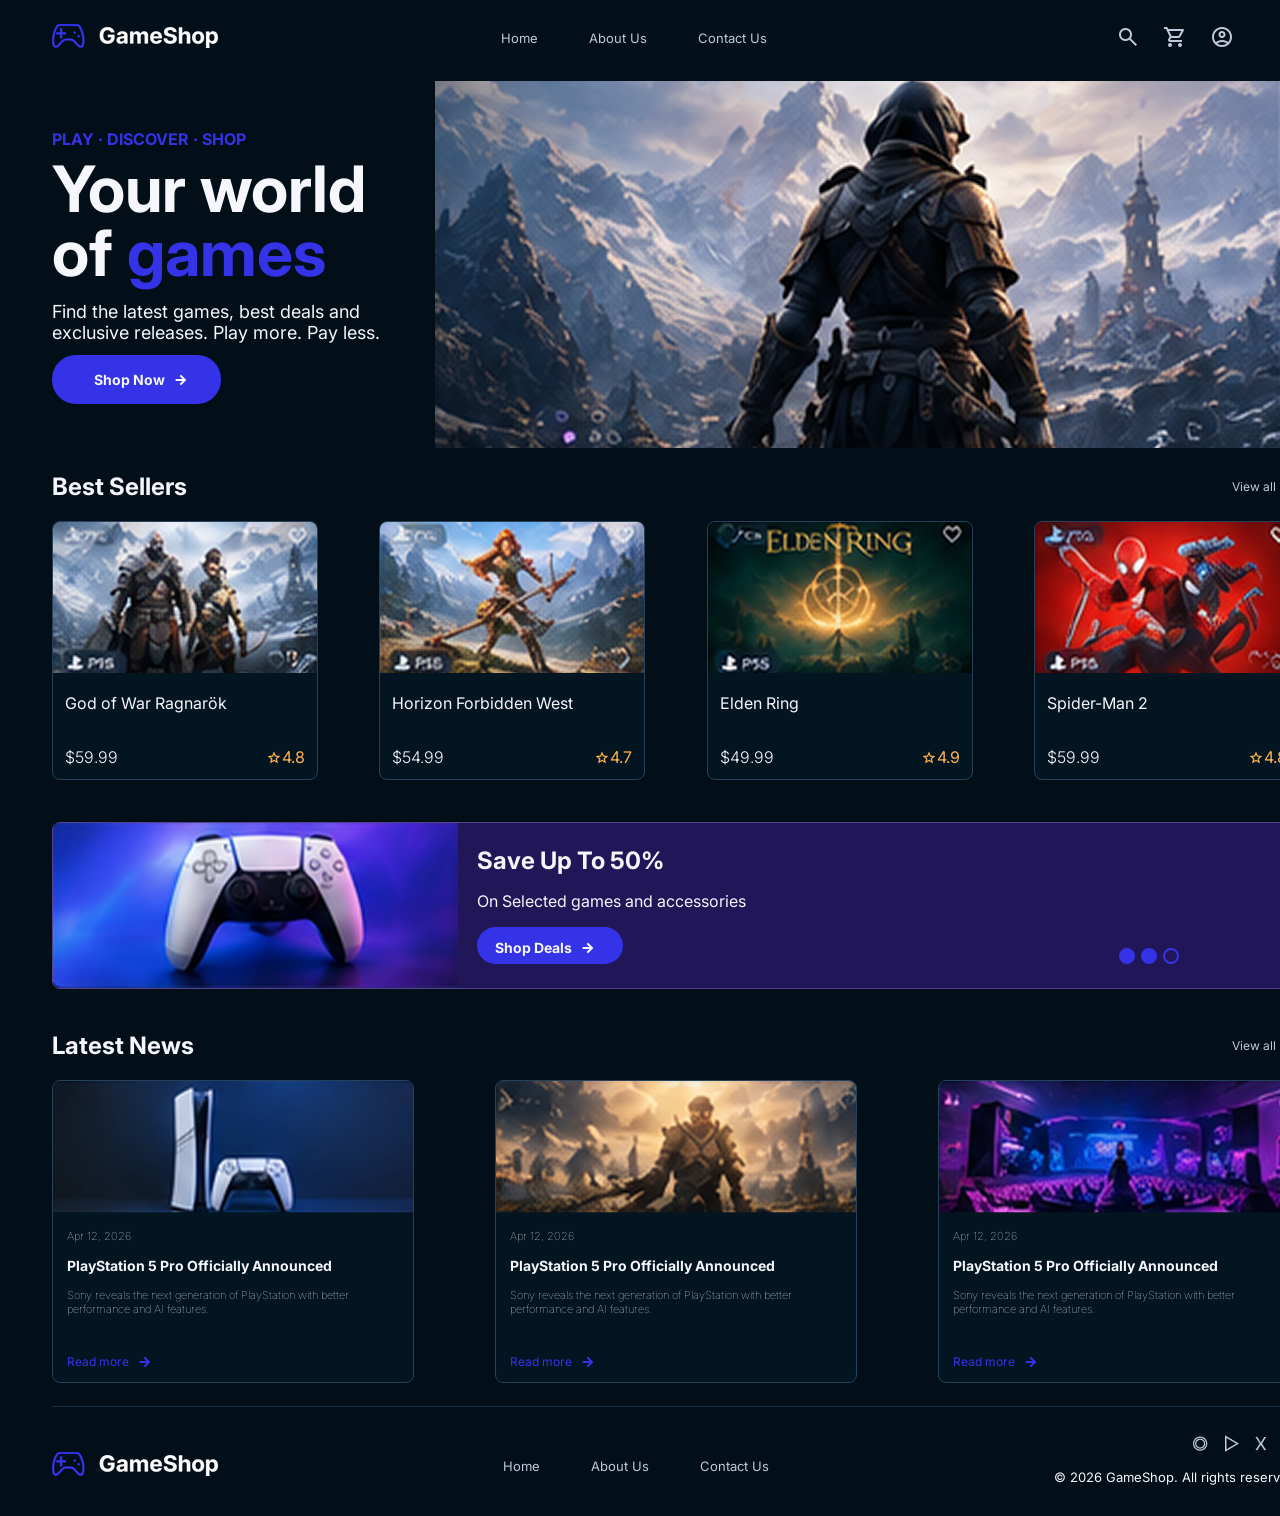
==== commit bb172d6f: "nav edited label" ====
--- a/index.html
+++ b/index.html
@@ -32,8 +32,8 @@
         <!-- navigation -->
         <ul>
           <li class="menu"><a href="./index.html">Home</a></li>
-          <li class="menu"><a href="./about.html">About</a></li>
-          <li class="menu"><a href="./Contact.html">Contact</a></li>
+          <li class="menu"><a href="./about.html">About Us</a></li>
+          <li class="menu"><a href="./Contact.html">Contact Us</a></li>
         </ul>
       </div>
 
@@ -260,8 +260,8 @@
           <!-- navigation -->
           <ul>
             <li class="menu"><a href="./index.html">Home</a></li>
-            <li class="menu"><a href="./about.html">About</a></li>
-            <li class="menu"><a href="./Contact.html">Contact</a></li>
+            <li class="menu"><a href="./about.html">About Us </a></li>
+            <li class="menu"><a href="./Contact.html">Contact Us</a></li>
           </ul>
         </div>
 
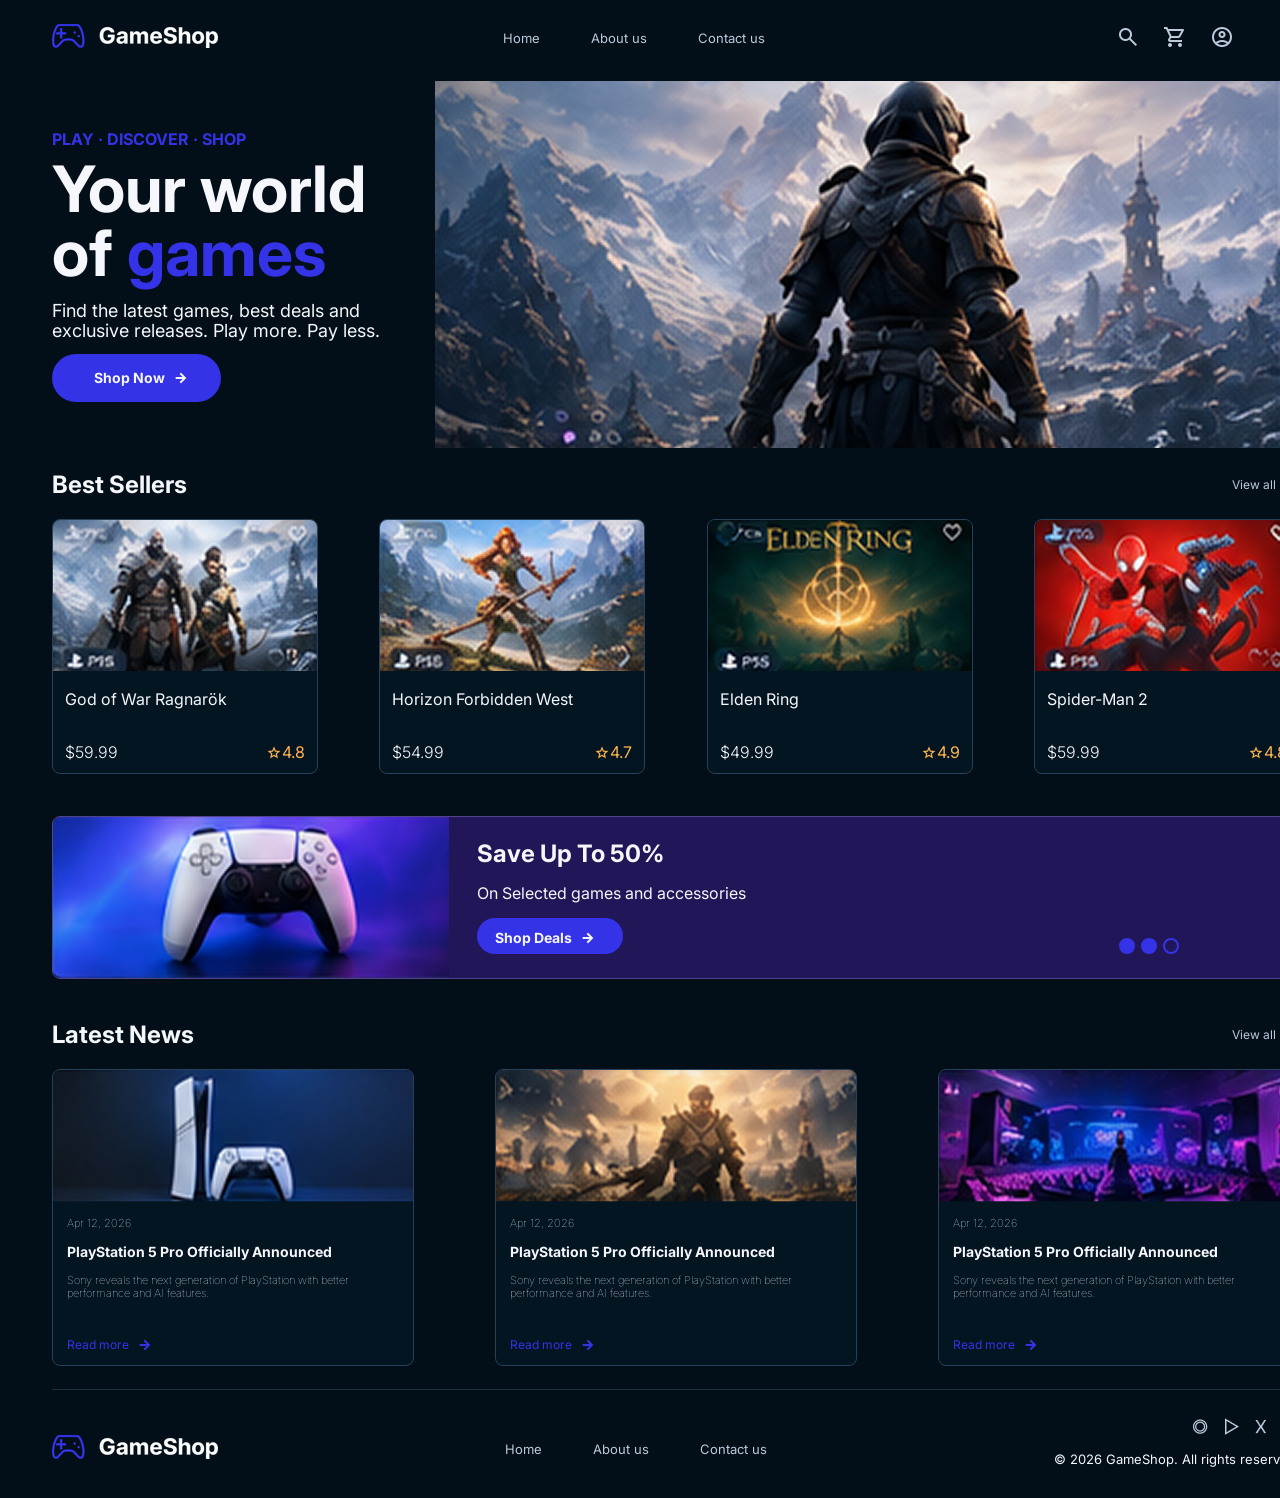
==== commit 7e89f931: "organize folder structure" ====
--- a/index.html
+++ b/index.html
@@ -15,8 +15,9 @@
       href="https://fonts.googleapis.com/css2?family=Flow+Circular&family=Inter:ital,opsz,wght@0,14..32,100..900;1,14..32,100..900&family=Ramaraja&family=Roboto:ital,wght@0,100..900;1,100..900&display=swap"
       rel="stylesheet"
     />
+    <link rel="stylesheet" href="./styles/common/normalize.css" />
     <link rel="stylesheet" href="./styles/styles.css" />
-    <link rel="stylesheet" href="./styles/headerandfooter.css" />
+    <link rel="stylesheet" href="./styles/common/headerandfooter.css" />
   </head>
 
   <body>
@@ -24,7 +25,7 @@
       <div>
         <!-- logo -->
         <a href="./index.html"
-          ><img src="./images/logobleu.png" alt="gameshoplogo"
+          ><img src="./images/navigation/logobleu.png" alt="gameshoplogo"
         /></a>
       </div>
 
@@ -32,8 +33,8 @@
         <!-- navigation -->
         <ul>
           <li class="menu"><a href="./index.html">Home</a></li>
-          <li class="menu"><a href="./about.html">About Us</a></li>
-          <li class="menu"><a href="./Contact.html">Contact Us</a></li>
+          <li class="menu"><a href="./pages/about.html">About us</a></li>
+          <li class="menu"><a href="./pages/contact.html">Contact us</a></li>
         </ul>
       </div>
 
@@ -68,7 +69,7 @@
           </button>
         </div>
         <div class="mainimage">
-          <img src="./images/hero-home.png" alt="THE HERO GAME" />
+          <img src="./images/navigation/hero-home.png" alt="THE HERO GAME" />
         </div>
       </div>
 
@@ -252,7 +253,7 @@
         <div>
           <!-- logo -->
           <a href="./index.html"
-            ><img src="./images/logobleu.png" alt="gameshoplogo"
+            ><img src="./images/navigation/logobleu.png" alt="gameshoplogo"
           /></a>
         </div>
 
@@ -260,14 +261,14 @@
           <!-- navigation -->
           <ul>
             <li class="menu"><a href="./index.html">Home</a></li>
-            <li class="menu"><a href="./about.html">About Us </a></li>
-            <li class="menu"><a href="./Contact.html">Contact Us</a></li>
+            <li class="menu"><a href="./pages/about.html">About us</a></li>
+            <li class="menu"><a href="./pages/contact.html">Contact us</a></li>
           </ul>
         </div>
 
         <div class="footer_right">
           <!-- logo -->
-          <img src="./images/◎   ▷   X   ◇.png" alt="footerlogo" />
+          <img src="./images/navigation/◎   ▷   X   ◇.png" alt="footerlogo" />
           <p>© 2026 GameShop. All rights reserved.</p>
         </div>
       </nav>
--- a/styles/common/headerandfooter.css
+++ b/styles/common/headerandfooter.css
@@ -0,0 +1,59 @@
+nav {
+  display: flex;
+  justify-content: space-between;
+  align-items: center;
+  font-size: 13px;
+}
+
+ul {
+  display: flex;
+  justify-content: space-between;
+  list-style: none;
+  margin-top: 0;
+  margin-bottom: 0;
+  padding-left: 0;
+}
+
+.footer {
+  padding-top: 28px;
+  margin-top: 23px;
+  border-color: #173044;
+  border-width: 1px 0px 0px 0px;
+  border-style: solid;
+}
+
+.menu:not(:first-child) {
+  margin-left: 51px;
+}
+
+.icons:not(:first-child) {
+  margin-left: 23px;
+}
+
+.operations {
+  margin-right: 66px;
+  margin-left: 66px;
+}
+
+a,
+li {
+  color: #bccadc;
+}
+
+.footer_right {
+  /* test align works only with text elements (img and a elements are includes --> so here we can align our text and image both to the right of the screen) */
+  text-align: right;
+}
+
+.icons:hover {
+  cursor: pointer;
+  color: #3433e8;
+}
+
+a:hover {
+  color: #3433e8;
+}
+
+a {
+  text-decoration: none;
+}
